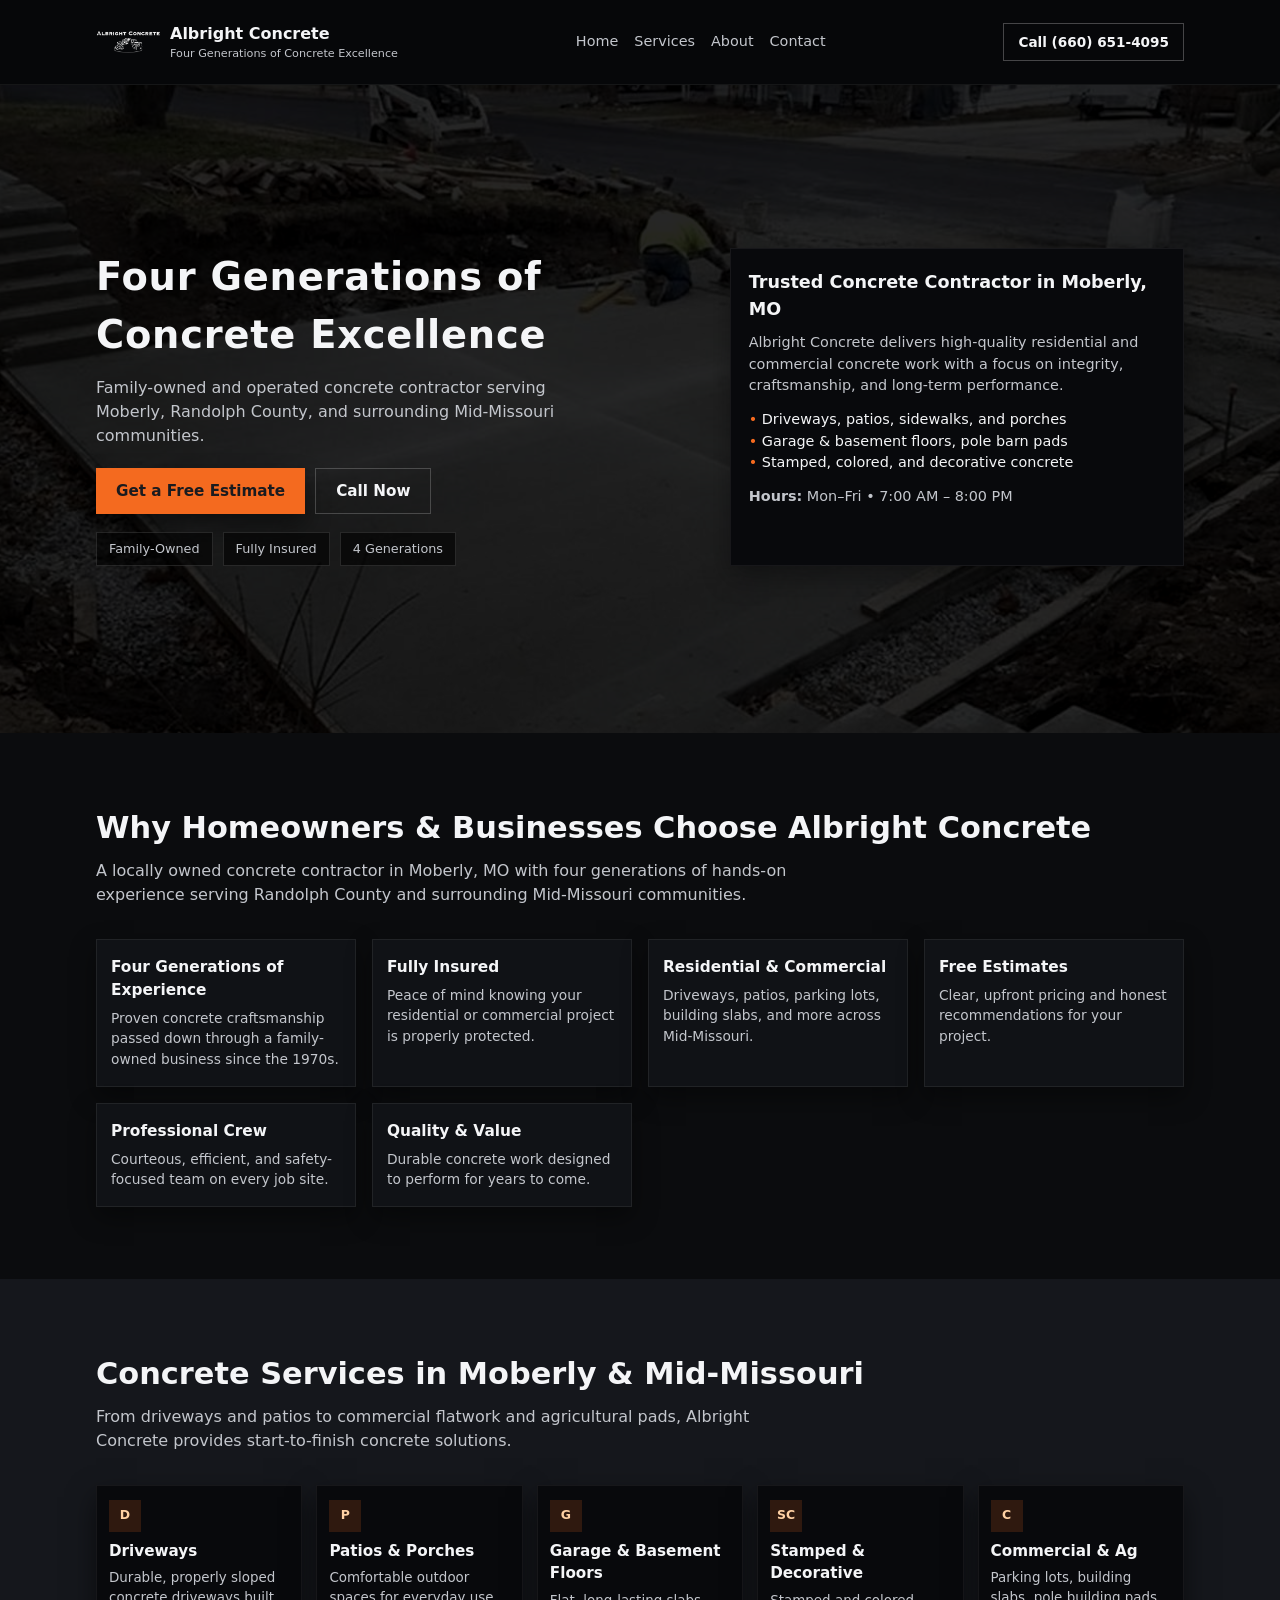
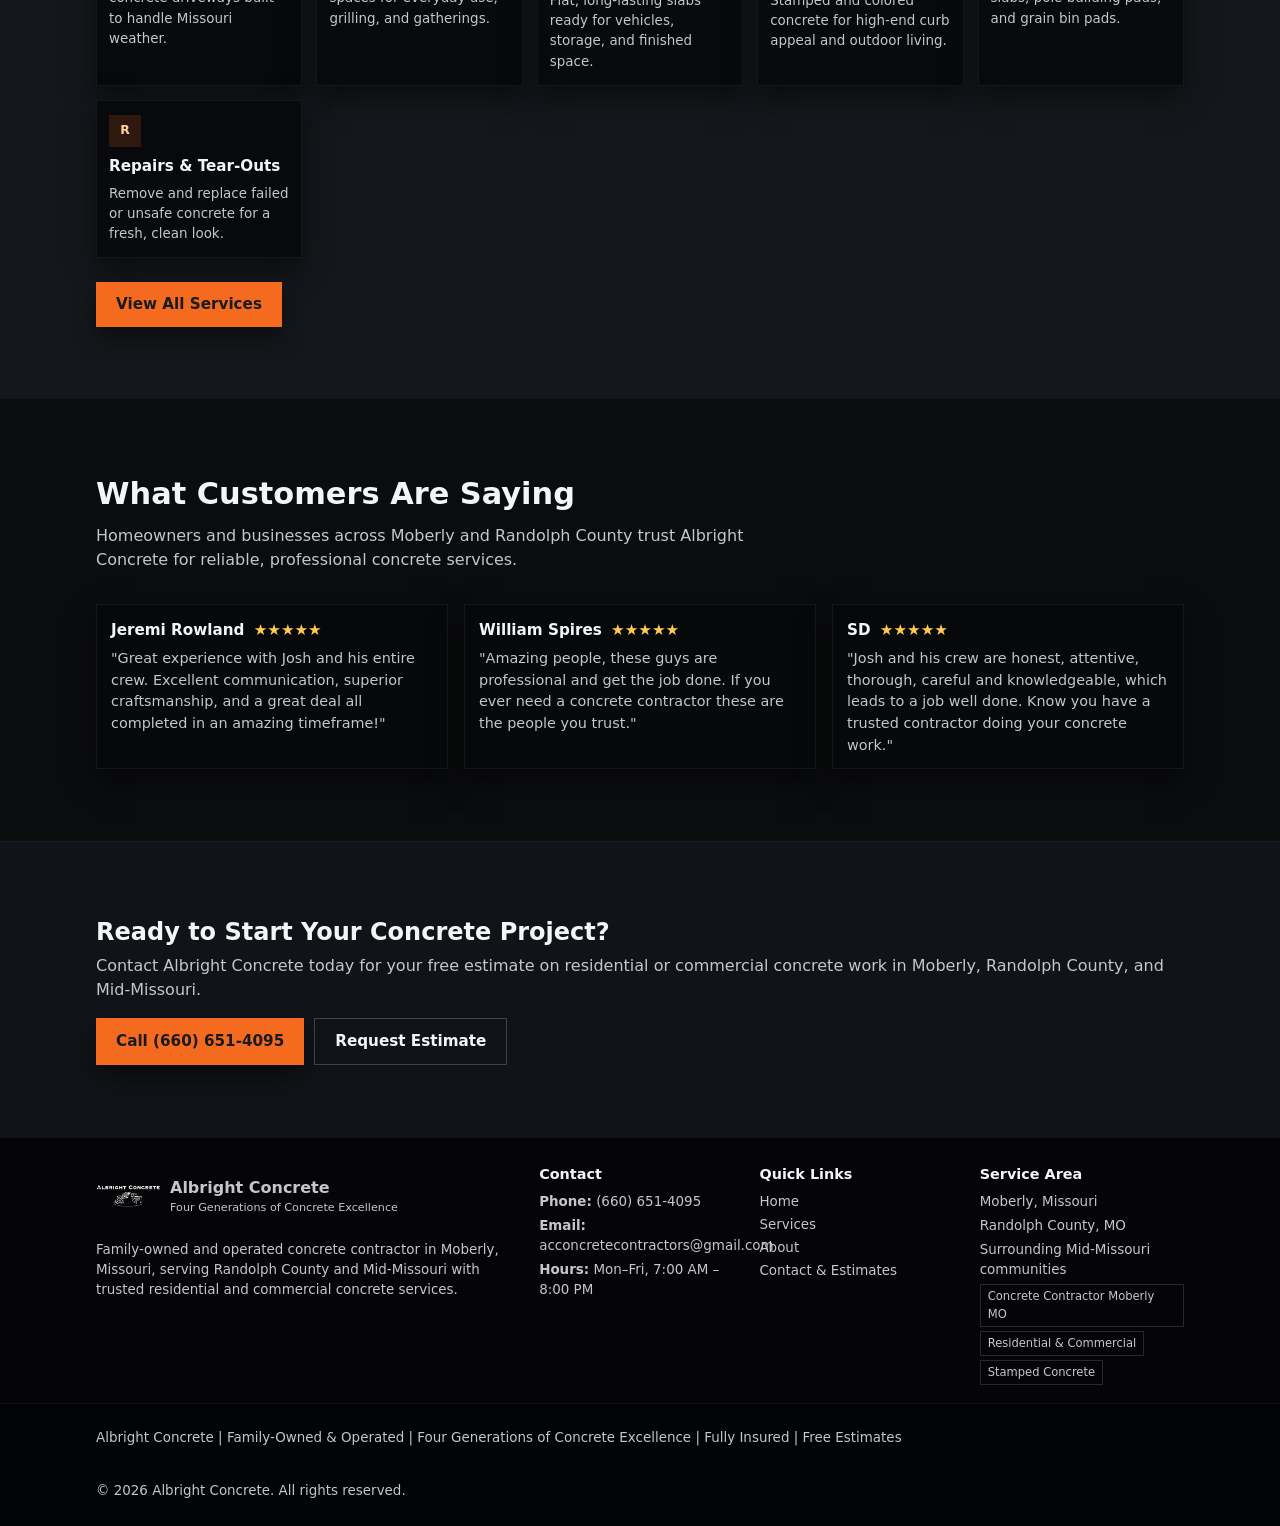
==== index.html @ 3e08dfd9 "Add files via upload" ====
<!DOCTYPE html>
<html lang="en">
<head>
  <meta charset="UTF-8" />
  <title>Albright Concrete | Concrete Contractor Moberly MO | Four Generations of Concrete Excellence</title>
  <meta name="viewport" content="width=device-width, initial-scale=1" />
  <meta name="description" content="Albright Concrete is a fully insured, family-owned concrete contractor in Moberly, Missouri. Four generations of concrete excellence for residential and commercial projects across Randolph County and Mid-Missouri." />
  <meta name="keywords" content="Concrete Contractor Moberly MO, Concrete Contractor Randolph County MO, Driveway Contractor Moberly Missouri, Stamped Concrete Moberly MO, Commercial Concrete Contractor Missouri, Residential Concrete Contractor Missouri, Concrete Company Near Me, Concrete Services Moberly Missouri" />
  <link rel="stylesheet" href="styles.css" />
</head>
<body>
  <header class="site-header">
    <div class="container header-inner">
      <a href="index.html" class="logo" aria-label="Albright Concrete Home">
        <div class="logo-mark">
          <img src="/Albright-Concrete-logo.png" alt="Albright Concrete logo">
        </div>
        <div class="logo-text">
          <span class="logo-name">Albright Concrete</span>
          <span class="logo-tagline">Four Generations of Concrete Excellence</span>
        </div>
      </a>
      <button class="nav-toggle" aria-label="Toggle navigation">
        <span></span><span></span><span></span>
      </button>
      <nav class="main-nav">
        <a href="index.html">Home</a>
        <a href="services.html">Services</a>
        <a href="about.html">About</a>
        <a href="contact.html">Contact</a>
      </nav>
      <div class="header-cta">
        <a href="tel:+16606514095" class="btn btn-small btn-outline">Call (660) 651-4095</a>
      </div>
    </div>
  </header>

  <main>
    <!-- HERO / HOME -->
    <section class="hero">
      <div class="hero-media">
        <img src="/driveway.jpg" alt="Professional concrete driveway construction project in Moberly, Missouri" />
      </div>
      <div class="hero-overlay"></div>
      <div class="container hero-content">
        <div class="hero-text">
          <h1>Four Generations of Concrete Excellence</h1>
          <p class="hero-subtitle">
            Family-owned and operated concrete contractor serving Moberly, Randolph County, and surrounding Mid-Missouri communities.
          </p>
          <div class="hero-actions">
            <a href="contact.html" class="btn btn-primary">Get a Free Estimate</a>
            <a href="tel:+16606514095" class="btn btn-secondary">Call Now</a>
          </div>
          <div class="hero-badges">
            <div class="badge">
              <span class="badge-label">Family-Owned</span>
            </div>
            <div class="badge">
              <span class="badge-label">Fully Insured</span>
            </div>
            <div class="badge">
              <span class="badge-label">4 Generations</span>
            </div>
          </div>
        </div>
        <aside class="hero-side">
          <div class="hero-card">
            <h2>Trusted Concrete Contractor in Moberly, MO</h2>
            <p>
              Albright Concrete delivers high-quality residential and commercial concrete work with a focus on integrity, craftsmanship, and long-term performance.
            </p>
            <ul class="hero-highlights">
              <li>Driveways, patios, sidewalks, and porches</li>
              <li>Garage &amp; basement floors, pole barn pads</li>
              <li>Stamped, colored, and decorative concrete</li>
            </ul>
            <p class="hero-hours">
              <strong>Hours:</strong> Mon–Fri • 7:00 AM – 8:00 PM
            </p>
          </div>
        </aside>
      </div>
    </section>

    <!-- WHY CHOOSE -->
    <section class="section" id="why-choose">
      <div class="container">
        <div class="section-header">
          <h2>Why Homeowners &amp; Businesses Choose Albright Concrete</h2>
          <p>
            A locally owned concrete contractor in Moberly, MO with four generations of hands-on experience serving Randolph County and surrounding Mid-Missouri communities.
          </p>
        </div>
        <div class="features-grid">
          <div class="feature-card">
            <h3>Four Generations of Experience</h3>
            <p>Proven concrete craftsmanship passed down through a family-owned business since the 1970s.</p>
          </div>
          <div class="feature-card">
            <h3>Fully Insured</h3>
            <p>Peace of mind knowing your residential or commercial project is properly protected.</p>
          </div>
          <div class="feature-card">
            <h3>Residential &amp; Commercial</h3>
            <p>Driveways, patios, parking lots, building slabs, and more across Mid-Missouri.</p>
          </div>
          <div class="feature-card">
            <h3>Free Estimates</h3>
            <p>Clear, upfront pricing and honest recommendations for your project.</p>
          </div>
          <div class="feature-card">
            <h3>Professional Crew</h3>
            <p>Courteous, efficient, and safety-focused team on every job site.</p>
          </div>
          <div class="feature-card">
            <h3>Quality &amp; Value</h3>
            <p>Durable concrete work designed to perform for years to come.</p>
          </div>
        </div>
      </div>
    </section>

    <!-- KEY SERVICES OVERVIEW -->
    <section class="section section-alt">
      <div class="container">
        <div class="section-header">
          <h2>Concrete Services in Moberly &amp; Mid-Missouri</h2>
          <p>
            From driveways and patios to commercial flatwork and agricultural pads, Albright Concrete provides start-to-finish concrete solutions.
          </p>
        </div>
        <div class="services-grid">
          <article class="service-card">
            <div class="service-icon">D</div>
            <h3>Driveways</h3>
            <p>Durable, properly sloped concrete driveways built to handle Missouri weather.</p>
          </article>
          <article class="service-card">
            <div class="service-icon">P</div>
            <h3>Patios &amp; Porches</h3>
            <p>Comfortable outdoor spaces for everyday use, grilling, and gatherings.</p>
          </article>
          <article class="service-card">
            <div class="service-icon">G</div>
            <h3>Garage &amp; Basement Floors</h3>
            <p>Flat, long-lasting slabs ready for vehicles, storage, and finished space.</p>
          </article>
          <article class="service-card">
            <div class="service-icon">SC</div>
            <h3>Stamped &amp; Decorative</h3>
            <p>Stamped and colored concrete for high-end curb appeal and outdoor living.</p>
          </article>
          <article class="service-card">
            <div class="service-icon">C</div>
            <h3>Commercial &amp; Ag</h3>
            <p>Parking lots, building slabs, pole building pads, and grain bin pads.</p>
          </article>
          <article class="service-card">
            <div class="service-icon">R</div>
            <h3>Repairs &amp; Tear-Outs</h3>
            <p>Remove and replace failed or unsafe concrete for a fresh, clean look.</p>
          </article>
        </div>
        <div class="section-cta">
          <a href="services.html" class="btn btn-primary">View All Services</a>
        </div>
      </div>
    </section>

    <!-- TESTIMONIALS -->
    <section class="section" id="testimonials">
      <div class="container">
        <div class="section-header">
          <h2>What Customers Are Saying</h2>
          <p>
            Homeowners and businesses across Moberly and Randolph County trust Albright Concrete
            for reliable, professional concrete services.
          </p>
        </div>
        <div class="testimonials-grid">
          <article class="testimonial-card">
            <h3>Jeremi Rowland <span class="stars">★★★★★</span></h3>
            <p>
              "Great experience with Josh and his entire crew. Excellent communication, superior
              craftsmanship, and a great deal all completed in an amazing timeframe!"
            </p>
          </article>
          <article class="testimonial-card">
            <h3>William Spires <span class="stars">★★★★★</span></h3>
            <p>
              "Amazing people, these guys are professional and get the job done. If you ever need
              a concrete contractor these are the people you trust."
            </p>
          </article>
          <article class="testimonial-card">
            <h3>SD <span class="stars">★★★★★</span></h3>
            <p>
              "Josh and his crew are honest, attentive, thorough, careful and knowledgeable, which
              leads to a job well done. Know you have a trusted contractor doing your concrete work."
            </p>
          </article>
        </div>
      </div>
    </section>

    <!-- FINAL CTA -->
    <section class="section final-cta">
      <div class="container final-cta-inner">
        <div>
          <h2>Ready to Start Your Concrete Project?</h2>
          <p>
            Contact Albright Concrete today for your free estimate on residential or commercial concrete work in Moberly, Randolph County, and Mid-Missouri.
          </p>
        </div>
        <div class="final-cta-actions">
          <a href="tel:+16606514095" class="btn btn-primary">Call (660) 651-4095</a>
          <a href="contact.html" class="btn btn-secondary">Request Estimate</a>
        </div>
      </div>
    </section>
  </main>

  <footer class="site-footer">
    <div class="container footer-top">
      <div class="footer-brand">
        <div class="logo">
          <div class="logo-mark">
            <img src="/Albright-Concrete-logo.png" alt="Albright Concrete logo">
          </div>
          <div class="logo-text">
            <span class="logo-name">Albright Concrete</span>
            <span class="logo-tagline">Four Generations of Concrete Excellence</span>
          </div>
        </div>
        <p>
          Family-owned and operated concrete contractor in Moberly, Missouri,
          serving Randolph County and Mid-Missouri with trusted residential
          and commercial concrete services.
        </p>
      </div>

      <div class="footer-columns">
        <div class="footer-column">
          <h4>Contact</h4>
          <p><strong>Phone:</strong> <a href="tel:+16606514095">(660) 651-4095</a></p>
          <p><strong>Email:</strong> <a href="mailto:acconcretecontractors@gmail.com">acconcretecontractors@gmail.com</a></p>
          <p><strong>Hours:</strong> Mon–Fri, 7:00 AM – 8:00 PM</p>
        </div>
        <div class="footer-column">
          <h4>Quick Links</h4>
          <ul>
            <li><a href="index.html">Home</a></li>
            <li><a href="services.html">Services</a></li>
            <li><a href="about.html">About</a></li>
            <li><a href="contact.html">Contact &amp; Estimates</a></li>
          </ul>
        </div>
        <div class="footer-column">
          <h4>Service Area</h4>
          <p>Moberly, Missouri</p>
          <p>Randolph County, MO</p>
          <p>Surrounding Mid-Missouri communities</p>
          <div class="footer-tags">
            <span>Concrete Contractor Moberly MO</span>
            <span>Residential &amp; Commercial</span>
            <span>Stamped Concrete</span>
          </div>
        </div>

      </div>
    </div>
    <div class="footer-bottom">
      <div class="container footer-bottom-inner">
        <p>
          Albright Concrete | Family-Owned &amp; Operated | Four Generations of Concrete Excellence |
          Fully Insured | Free Estimates
        </p>
        <p>&copy; <span id="current-year"></span> Albright Concrete. All rights reserved.</p>
      </div>
    </div>
  </footer>

  <script type="module" src="main.js"></script>
</body>
</html>
---- styles.css ----
:root {
  --charcoal: #111315;
  --charcoal-soft: #191b1f;
  --concrete: #d2d4d8;
  --concrete-light: #e4e6ea;
  --concrete-dark: #a4a7ad;
  --white: #ffffff;
  --accent: #f46a1f;
  --accent-dark: #d55713;
  --accent-soft: rgba(244, 106, 31, 0.12);
  --text-main: #f4f5f7;
  --text-muted: #c3c6cc;
  --shadow-soft: 0 10px 25px rgba(0, 0, 0, 0.35);
  --radius-lg: 0;
  --radius-md: 0;
  --radius-sm: 0;
  --transition-fast: 0.18s ease-out;
  --max-width: 1120px;
}

*,
*::before,
*::after {
  box-sizing: border-box;
  border-radius: 0 !important;
}

html {
  scroll-behavior: smooth;
}

body {
  margin: 0;
  font-family: system-ui, -apple-system, BlinkMacSystemFont, "Segoe UI", sans-serif;
  color: var(--text-main);
  background-color: #0b0c0e;
  line-height: 1.5;
}

/* Layout helpers */

.container {
  width: 100%;
  max-width: var(--max-width);
  margin: 0 auto;
  padding: 0 16px;
}

.section {
  padding: 72px 0;
}

.section-alt {
  background: #15171c;
}

.section-header {
  text-align: left;
  margin-bottom: 32px;
}

.section-header h2 {
  font-size: 1.9rem;
  margin: 0 0 8px;
}

.section-header p {
  margin: 0;
  color: var(--text-muted);
  max-width: 720px;
}

/* Page hero */

.page-hero {
  background-color: #101217;
  border-bottom: 1px solid rgba(255, 255, 255, 0.06);
}

.page-hero h1 {
  margin: 0 0 6px;
  font-size: 2rem;
}

.page-hero-subtitle {
  margin: 0;
  color: var(--text-muted);
  max-width: 720px;
  font-size: 0.98rem;
}

/* Buttons */

.btn {
  display: inline-flex;
  align-items: center;
  justify-content: center;
  padding: 11px 20px;
  border-radius: 999px;
  border: none;
  font-size: 0.95rem;
  font-weight: 600;
  cursor: pointer;
  text-decoration: none;
  white-space: nowrap;
  transition: background-color var(--transition-fast), color var(--transition-fast), transform 0.1s ease-out, box-shadow var(--transition-fast);
}

.btn-primary {
  background-color: var(--accent);
  color: #1a1b1f;
  box-shadow: 0 12px 24px rgba(0, 0, 0, 0.45);
}

.btn-primary:hover {
  background-color: var(--accent-dark);
  transform: translateY(-1px);
}

.btn-secondary {
  background: transparent;
  color: var(--text-main);
  border: 1px solid rgba(255, 255, 255, 0.2);
}

.btn-secondary:hover {
  background: rgba(255, 255, 255, 0.06);
}

.btn-outline {
  background: transparent;
  color: var(--text-main);
  border: 1px solid rgba(255, 255, 255, 0.25);
}

.btn-outline:hover {
  background: rgba(255, 255, 255, 0.06);
}

.btn-small {
  padding: 8px 14px;
  font-size: 0.85rem;
}

.full-width {
  width: 100%;
}

/* Header */

.site-header {
  position: sticky;
  top: 0;
  z-index: 40;
  background: rgba(7, 8, 10, 0.95);
  backdrop-filter: blur(18px);
  border-bottom: 1px solid rgba(255, 255, 255, 0.06);
}

.header-inner {
  display: flex;
  align-items: center;
  justify-content: space-between;
  padding: 10px 16px;
  gap: 12px;
}

.logo {
  display: flex;
  align-items: center;
  gap: 10px;
  text-decoration: none;
  color: inherit;
}

.logo-mark {
  width: 64px;
  height: 64px;
  background-color: transparent;
  display: flex;
  align-items: center;
  justify-content: center;
  overflow: hidden;
  box-shadow: none;
}

.logo-mark img {
  width: 100%;
  height: 100%;
  object-fit: contain;
}

.logo-text {
  display: flex;
  flex-direction: column;
}

.logo-name {
  font-weight: 700;
  font-size: 1rem;
}

.logo-tagline {
  font-size: 0.7rem;
  color: var(--text-muted);
}

/* Nav */

.main-nav {
  display: flex;
  align-items: center;
  gap: 16px;
  font-size: 0.9rem;
}

.main-nav a {
  color: var(--text-muted);
  text-decoration: none;
  padding: 6px 0;
  position: relative;
}

.main-nav a::after {
  content: "";
  position: absolute;
  left: 0;
  bottom: -3px;
  width: 0;
  height: 2px;
  border-radius: 999px;
  background-color: var(--accent);
  transition: width var(--transition-fast);
}

.main-nav a:hover {
  color: var(--white);
}

.main-nav a:hover::after {
  width: 100%;
}

.header-cta {
  display: flex;
  align-items: center;
}

.nav-toggle {
  display: none;
  flex-direction: column;
  width: 28px;
  height: 22px;
  justify-content: space-between;
  background: none;
  border: none;
  padding: 0;
  cursor: pointer;
}

.nav-toggle span {
  display: block;
  height: 3px;
  border-radius: 999px;
  background: var(--text-main);
}

/* Hero */

.hero {
  position: relative;
  min-height: 72vh;
  display: flex;
  align-items: center;
  overflow: hidden;
  background: #050608;
}

.hero-media img {
  position: absolute;
  inset: 0;
  width: 100%;
  height: 100%;
  object-fit: cover;
  filter: grayscale(35%) contrast(1.15) brightness(0.6);
  transform: scale(1.02);
}

.hero-overlay {
  position: absolute;
  inset: 0;
  background-color: rgba(0, 0, 0, 0.75);
}

.hero-content {
  position: relative;
  display: grid;
  grid-template-columns: minmax(0, 1.6fr) minmax(0, 1.2fr);
  gap: 28px;
  padding: 52px 16px 56px;
}

.hero-text h1 {
  font-size: clamp(2.1rem, 3vw, 2.6rem);
  letter-spacing: 0.02em;
  margin: 0 0 12px;
}

.hero-subtitle {
  margin: 0 0 20px;
  color: var(--text-muted);
  max-width: 520px;
}

.hero-actions {
  display: flex;
  flex-wrap: wrap;
  gap: 10px;
  margin-bottom: 18px;
}

.hero-badges {
  display: flex;
  flex-wrap: wrap;
  gap: 10px;
}

.badge {
  border-radius: 999px;
  padding: 6px 12px;
  background: rgba(0, 0, 0, 0.6);
  border: 1px solid rgba(255, 255, 255, 0.12);
  font-size: 0.8rem;
  color: var(--text-muted);
}

.hero-side {
  display: flex;
  align-items: stretch;
}

.hero-card {
  background: #08090c;
  border-radius: var(--radius-lg);
  padding: 20px 18px 18px;
  box-shadow: var(--shadow-soft);
  border: 1px solid rgba(255, 255, 255, 0.06);
}

.hero-card h2 {
  font-size: 1.1rem;
  margin: 0 0 10px;
}

.hero-card p {
  margin: 0 0 12px;
  color: var(--text-muted);
  font-size: 0.9rem;
}

.hero-highlights {
  list-style: none;
  padding: 0;
  margin: 0 0 12px;
  font-size: 0.9rem;
  color: var(--text-main);
}

.hero-highlights li::before {
  content: "• ";
  color: var(--accent);
}

.hero-hours {
  font-size: 0.85rem;
  color: var(--text-muted);
}

/* Features */

.features-grid {
  display: grid;
  grid-template-columns: repeat(auto-fit, minmax(220px, 1fr));
  gap: 16px;
}

.feature-card {
  background: #101216;
  border-radius: var(--radius-md);
  padding: 16px 14px;
  border: 1px solid rgba(255, 255, 255, 0.07);
  box-shadow: 0 10px 24px rgba(0, 0, 0, 0.4);
}

.feature-card h3 {
  margin: 0 0 6px;
  font-size: 0.96rem;
}

.feature-card p {
  margin: 0;
  font-size: 0.86rem;
  color: var(--text-muted);
}

/* Services overview */

.services-grid {
  display: grid;
  grid-template-columns: repeat(auto-fit, minmax(180px, 1fr));
  gap: 14px;
}

.service-card {
  background: #08090c;
  border-radius: var(--radius-md);
  padding: 14px 12px 13px;
  border: 1px solid rgba(255, 255, 255, 0.06);
  display: flex;
  flex-direction: column;
  gap: 6px;
  box-shadow: 0 12px 26px rgba(0, 0, 0, 0.5);
}

.service-icon {
  width: 32px;
  height: 32px;
  border-radius: 10px;
  background: rgba(244, 106, 31, 0.16);
  color: #ffd1a4;
  display: flex;
  align-items: center;
  justify-content: center;
  font-size: 0.78rem;
  font-weight: 700;
}

.service-card h3 {
  margin: 2px 0 0;
  font-size: 0.95rem;
}

.service-card p {
  margin: 0;
  font-size: 0.84rem;
  color: var(--text-muted);
}

.section-cta {
  margin-top: 24px;
}

/* Services detail */

.services-detail {
  display: grid;
  grid-template-columns: minmax(0, 1fr) minmax(0, 1fr);
  gap: 24px;
  margin-top: 8px;
}

.services-column h3 {
  margin-top: 0;
  margin-bottom: 6px;
}

.services-column > p {
  margin-top: 0;
  margin-bottom: 16px;
  color: var(--text-muted);
}

.service-detail-card {
  background: #090a0d;
  border-radius: var(--radius-md);
  border: 1px solid rgba(255, 255, 255, 0.06);
  margin-bottom: 14px;
  display: grid;
  grid-template-columns: 120px minmax(0, 1fr);
  gap: 12px;
  padding: 10px;
}

.service-detail-media img {
  width: 100%;
  height: 100%;
  border-radius: 10px;
  object-fit: cover;
}

.service-detail-body h4 {
  margin: 0 0 4px;
  font-size: 0.95rem;
}

.service-detail-body p {
  margin: 0 0 6px;
  font-size: 0.86rem;
  color: var(--text-muted);
}

.service-detail-body ul {
  margin: 0;
  padding-left: 16px;
  font-size: 0.83rem;
  color: var(--text-muted);
}

/* Gallery */

.gallery-controls {
  display: flex;
  flex-wrap: wrap;
  gap: 8px;
  margin-bottom: 16px;
}

.gallery-filter {
  border-radius: 999px;
  border: 1px solid rgba(255, 255, 255, 0.25);
  background: transparent;
  color: var(--text-muted);
  padding: 5px 12px;
  font-size: 0.82rem;
  cursor: pointer;
  transition: background-color var(--transition-fast), color var(--transition-fast), border-color var(--transition-fast);
}

.gallery-filter.active {
  background: var(--accent-soft);
  color: #ffd1a4;
  border-color: var(--accent);
}

.gallery-filter:hover:not(.active) {
  background: rgba(255, 255, 255, 0.06);
}

.gallery-grid {
  display: grid;
  grid-template-columns: repeat(auto-fit, minmax(180px, 1fr));
  gap: 12px;
}

.gallery-item {
  background: #050608;
  border-radius: var(--radius-md);
  overflow: hidden;
  border: 1px solid rgba(255, 255, 255, 0.06);
  box-shadow: 0 10px 22px rgba(0, 0, 0, 0.55);
}

.gallery-item img {
  width: 100%;
  height: 140px;
  object-fit: cover;
  display: block;
}

.gallery-item figcaption {
  padding: 8px 10px;
  font-size: 0.8rem;
  color: var(--text-muted);
}

/* Before & After */

.before-after {
  margin-top: 24px;
}

.before-after-item {
  background: #06070a;
  border-radius: var(--radius-md);
  border: 1px solid rgba(255, 255, 255, 0.05);
  padding: 14px;
}

.before-after-label {
  display: flex;
  justify-content: space-between;
  font-size: 0.78rem;
  color: var(--text-muted);
  margin-bottom: 6px;
}

.before-after-images {
  display: grid;
  grid-template-columns: repeat(2, minmax(0, 1fr));
  gap: 8px;
}

.before-after-images img {
  width: 100%;
  height: 140px;
  object-fit: cover;
  border-radius: 10px;
}

.placeholder-after {
  border-radius: 10px;
  border: 1px dashed rgba(255, 255, 255, 0.28);
  display: flex;
  align-items: center;
  justify-content: center;
  font-size: 0.78rem;
  color: var(--text-muted);
  padding: 8px;
  background: rgba(10, 11, 13, 0.8);
}

.before-after-text {
  margin: 8px 0 0;
  font-size: 0.83rem;
  color: var(--text-muted);
}

/* Testimonials */

.testimonials-grid {
  display: grid;
  grid-template-columns: repeat(auto-fit, minmax(260px, 1fr));
  gap: 16px;
}

.testimonial-card {
  background: #07080a;
  border-radius: var(--radius-md);
  border: 1px solid rgba(255, 255, 255, 0.06);
  padding: 14px 14px 12px;
  box-shadow: 0 12px 26px rgba(0, 0, 0, 0.5);
  font-size: 0.9rem;
}

.testimonial-card h3 {
  margin: 0 0 6px;
  font-size: 0.95rem;
}

.testimonial-card p {
  margin: 0;
  color: var(--text-muted);
}

.stars {
  color: #ffcc4d;
  margin-left: 4px;
}

/* About */

.about-layout {
  display: grid;
  grid-template-columns: minmax(0, 1.4fr) minmax(0, 1fr);
  gap: 24px;
}

.about-text h2 {
  margin: 0 0 6px;
}

.about-text h3 {
  margin: 0 0 8px;
  color: #f7f7f8;
}

.about-text p {
  margin-top: 0;
  margin-bottom: 10px;
  color: var(--text-muted);
  font-size: 0.93rem;
}

.timeline h4,
.values h4,
.legacy h4 {
  margin: 10px 0 6px;
  font-size: 0.95rem;
}

.timeline ul {
  margin: 0;
  padding-left: 18px;
  font-size: 0.85rem;
  color: var(--text-muted);
}

.values ul {
  margin: 0;
  padding-left: 18px;
  font-size: 0.86rem;
  color: var(--text-muted);
}

.legacy p {
  margin-top: 4px;
}

.about-media {
  display: flex;
  align-items: flex-start;
}

.portrait-card {
  width: 100%;
  background: #08090c;
  border-radius: var(--radius-md);
  border: 1px solid rgba(255, 255, 255, 0.06);
  padding: 14px;
  box-shadow: 0 10px 22px rgba(0, 0, 0, 0.5);
}

.portrait-image {
  width: 100%;
  aspect-ratio: 4 / 5;
  border-radius: 10px;
  overflow: hidden;
  background: #13151a;
  display: flex;
  align-items: center;
  justify-content: center;
  color: var(--text-muted);
  font-size: 0.85rem;
}

.portrait-image img {
  width: 100%;
  height: 100%;
  object-fit: cover;
}

.portrait-caption {
  margin: 8px 0 0;
  font-size: 0.82rem;
  color: var(--text-muted);
}

/* Contact */

.contact-layout {
  display: grid;
  grid-template-columns: minmax(0, 1.1fr) minmax(0, 1.1fr);
  gap: 24px;
}

.contact-info h2 {
  margin-top: 0;
  margin-bottom: 8px;
}

.contact-info p {
  margin-top: 0;
  margin-bottom: 16px;
  color: var(--text-muted);
}

.contact-details {
  display: grid;
  grid-template-columns: repeat(auto-fit, minmax(150px, 1fr));
  gap: 12px;
  margin-bottom: 18px;
  font-size: 0.9rem;
}

.contact-details h3 {
  margin: 0 0 4px;
  font-size: 0.9rem;
}

.contact-details p {
  margin: 0;
}

.contact-details a {
  color: inherit;
  text-decoration: none;
}

.contact-details a:hover {
  text-decoration: underline;
}

.contact-actions {
  display: flex;
  flex-wrap: wrap;
  gap: 10px;
}

.contact-form-wrapper {
  background: #07080a;
  border-radius: var(--radius-lg);
  padding: 16px 14px 14px;
  border: 1px solid rgba(255, 255, 255, 0.06);
  box-shadow: var(--shadow-soft);
}

.contact-form h3 {
  margin: 0 0 12px;
}

.form-grid {
  display: grid;
  grid-template-columns: repeat(2, minmax(0, 1fr));
  gap: 10px;
}

.form-grid label {
  font-size: 0.85rem;
  color: var(--text-muted);
  display: flex;
  flex-direction: column;
  gap: 4px;
}

.form-grid .full-width {
  grid-column: 1 / -1;
}

input,
select,
textarea {
  border-radius: 8px;
  border: 1px solid var(--concrete-dark);
  padding: 7px 9px;
  font-size: 0.88rem;
  background: #07080b;
  color: var(--text-main);
  outline: none;
  transition: border-color var(--transition-fast), box-shadow var(--transition-fast), background-color var(--transition-fast);
}

input:focus,
select:focus,
textarea:focus {
  border-color: var(--accent);
  box-shadow: 0 0 0 1px rgba(244, 106, 31, 0.4);
  background: #080a0d;
}

textarea {
  resize: vertical;
}

.form-note {
  margin: 8px 0 0;
  font-size: 0.78rem;
  color: var(--text-muted);
}

.form-status {
  margin-top: 6px;
  font-size: 0.8rem;
}

/* Map */

.map-wrapper {
  margin-top: 32px;
}

.map-inner iframe {
  width: 100%;
  height: 260px;
  border-radius: var(--radius-md);
  box-shadow: 0 12px 28px rgba(0, 0, 0, 0.65);
}

/* Final CTA */

.final-cta {
  background: #111318;
  border-top: 1px solid rgba(255, 255, 255, 0.04);
}

.final-cta-inner {
  display: flex;
  flex-wrap: wrap;
  align-items: center;
  justify-content: space-between;
  gap: 16px;
}

.final-cta-inner h2 {
  margin: 0 0 4px;
}

.final-cta-inner p {
  margin: 0;
  color: var(--text-muted);
}

.final-cta-actions {
  display: flex;
  flex-wrap: wrap;
  gap: 10px;
}

/* Footer */

.site-footer {
  background: #050507;
  color: var(--text-muted);
  font-size: 0.84rem;
  border-top: 1px solid rgba(255, 255, 255, 0.05);
}

.footer-top {
  padding: 26px 16px 18px;
  display: grid;
  grid-template-columns: minmax(0, 1.3fr) minmax(0, 2fr);
  gap: 24px;
  align-items: flex-start;
}

.footer-brand p {
  margin: 12px 0 0;
}

.footer-columns {
  display: grid;
  grid-template-columns: repeat(auto-fit, minmax(160px, 1fr));
  gap: 16px;
}

.footer-column h4 {
  margin: 0 0 6px;
  color: var(--text-main);
  font-size: 0.9rem;
}

.footer-column p {
  margin: 0 0 4px;
}

.footer-column ul {
  margin: 0;
  padding-left: 0;
  list-style: none;
}

.footer-column li {
  margin-bottom: 3px;
}

.footer-column a {
  color: var(--text-muted);
  text-decoration: none;
}

.footer-column a:hover {
  color: var(--text-main);
}

.footer-tags {
  display: flex;
  flex-wrap: wrap;
  gap: 4px;
  margin-top: 4px;
}

.footer-tags span {
  border-radius: 999px;
  border: 1px solid rgba(255, 255, 255, 0.14);
  padding: 3px 7px;
  font-size: 0.72rem;
}

.social-icons {
  display: flex;
  gap: 8px;
}

.social-icons a {
  width: 26px;
  height: 26px;
  border-radius: 999px;
  border: 1px solid rgba(255, 255, 255, 0.22);
  display: flex;
  align-items: center;
  justify-content: center;
  font-size: 0.72rem;
  color: var(--text-muted);
  text-decoration: none;
}

.social-icons a:hover {
  background: rgba(255, 255, 255, 0.08);
  color: var(--text-main);
}

.footer-bottom {
  border-top: 1px solid rgba(255, 255, 255, 0.06);
  padding: 10px 0 12px;
  background: #020304;
}

.footer-bottom-inner {
  display: flex;
  flex-wrap: wrap;
  justify-content: space-between;
  gap: 6px;
}

/* Responsive */

@media (max-width: 900px) {
  .hero-content {
    grid-template-columns: minmax(0, 1fr);
  }

  .hero-side {
    order: -1;
  }

  .services-detail {
    grid-template-columns: minmax(0, 1fr);
  }

  .about-layout {
    grid-template-columns: minmax(0, 1fr);
  }

  .contact-layout {
    grid-template-columns: minmax(0, 1fr);
  }

  .footer-top {
    grid-template-columns: minmax(0, 1fr);
  }
}

@media (max-width: 768px) {
  .section {
    padding: 56px 0;
  }

  .header-inner {
    padding-inline: 12px;
  }

  .main-nav {
    position: absolute;
    inset-inline: 0;
    top: 100%;
    background: #050608;
    flex-direction: column;
    padding: 10px 16px 12px;
    border-bottom: 1px solid rgba(255, 255, 255, 0.08);
    transform-origin: top;
    transform: scaleY(0);
    opacity: 0;
    pointer-events: none;
    transition: transform 0.18s ease-out, opacity 0.18s ease-out;
  }

  .main-nav a {
    padding: 6px 0;
  }

  .nav-toggle {
    display: flex;
  }

  .header-cta {
    display: none;
  }

  .site-header.nav-open .main-nav {
    transform: scaleY(1);
    opacity: 1;
    pointer-events: auto;
  }

  .hero-content {
    padding-top: 32px;
    padding-bottom: 40px;
  }

  .hero-card {
    margin-bottom: 8px;
  }

  .services-grid {
    grid-template-columns: repeat(2, minmax(0, 1fr));
  }

  .service-detail-card {
    grid-template-columns: minmax(0, 1fr);
  }

  .gallery-grid {
    grid-template-columns: repeat(2, minmax(0, 1fr));
  }

  .before-after-images img,
  .before-after-images .placeholder-after {
    height: 120px;
  }

  .map-inner iframe {
    height: 220px;
  }

  .final-cta-inner {
    align-items: flex-start;
  }

  .footer-bottom-inner {
    flex-direction: column;
    align-items: flex-start;
  }
}

@media (max-width: 540px) {
  .services-grid {
    grid-template-columns: minmax(0, 1fr);
  }

  .gallery-grid {
    grid-template-columns: minmax(0, 1fr);
  }

  .form-grid {
    grid-template-columns: minmax(0, 1fr);
  }

  .hero-actions {
    flex-direction: column;
    align-items: stretch;
  }

  .contact-actions {
    flex-direction: column;
    align-items: stretch;
  }
}
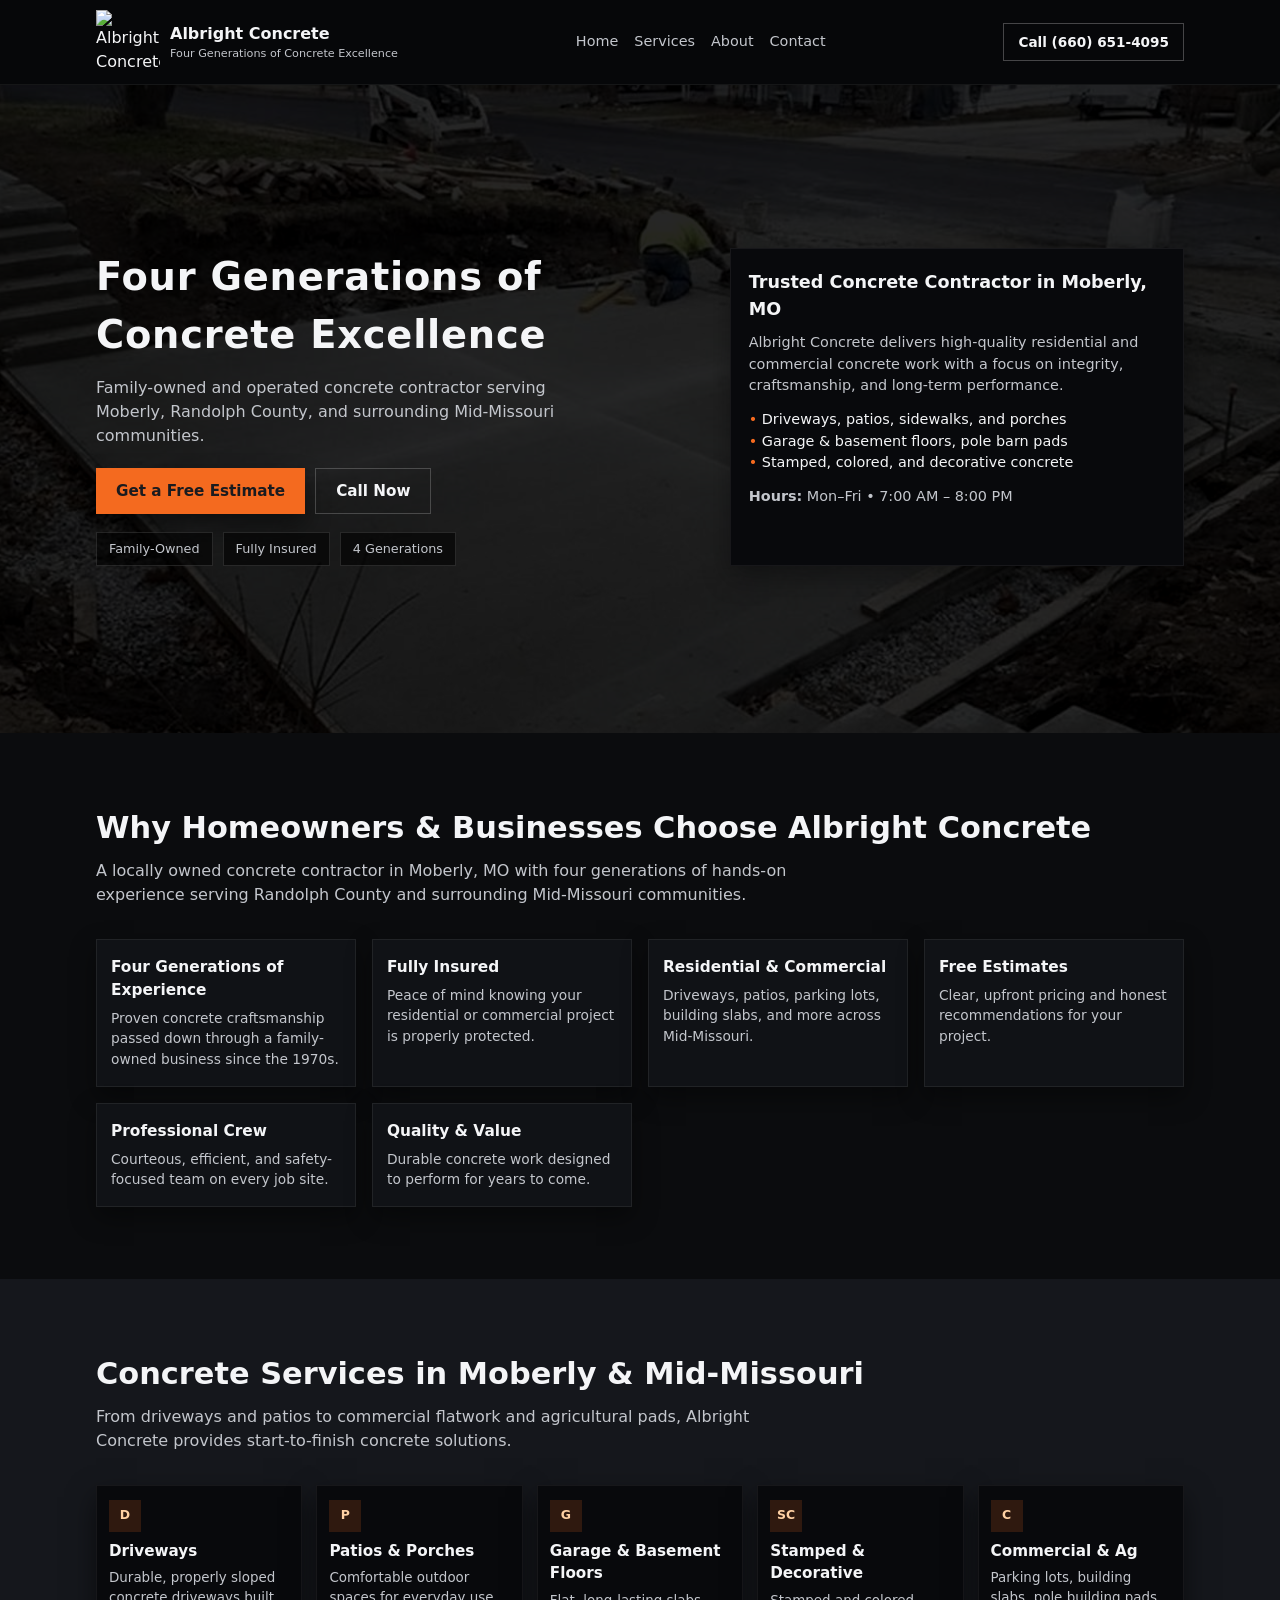
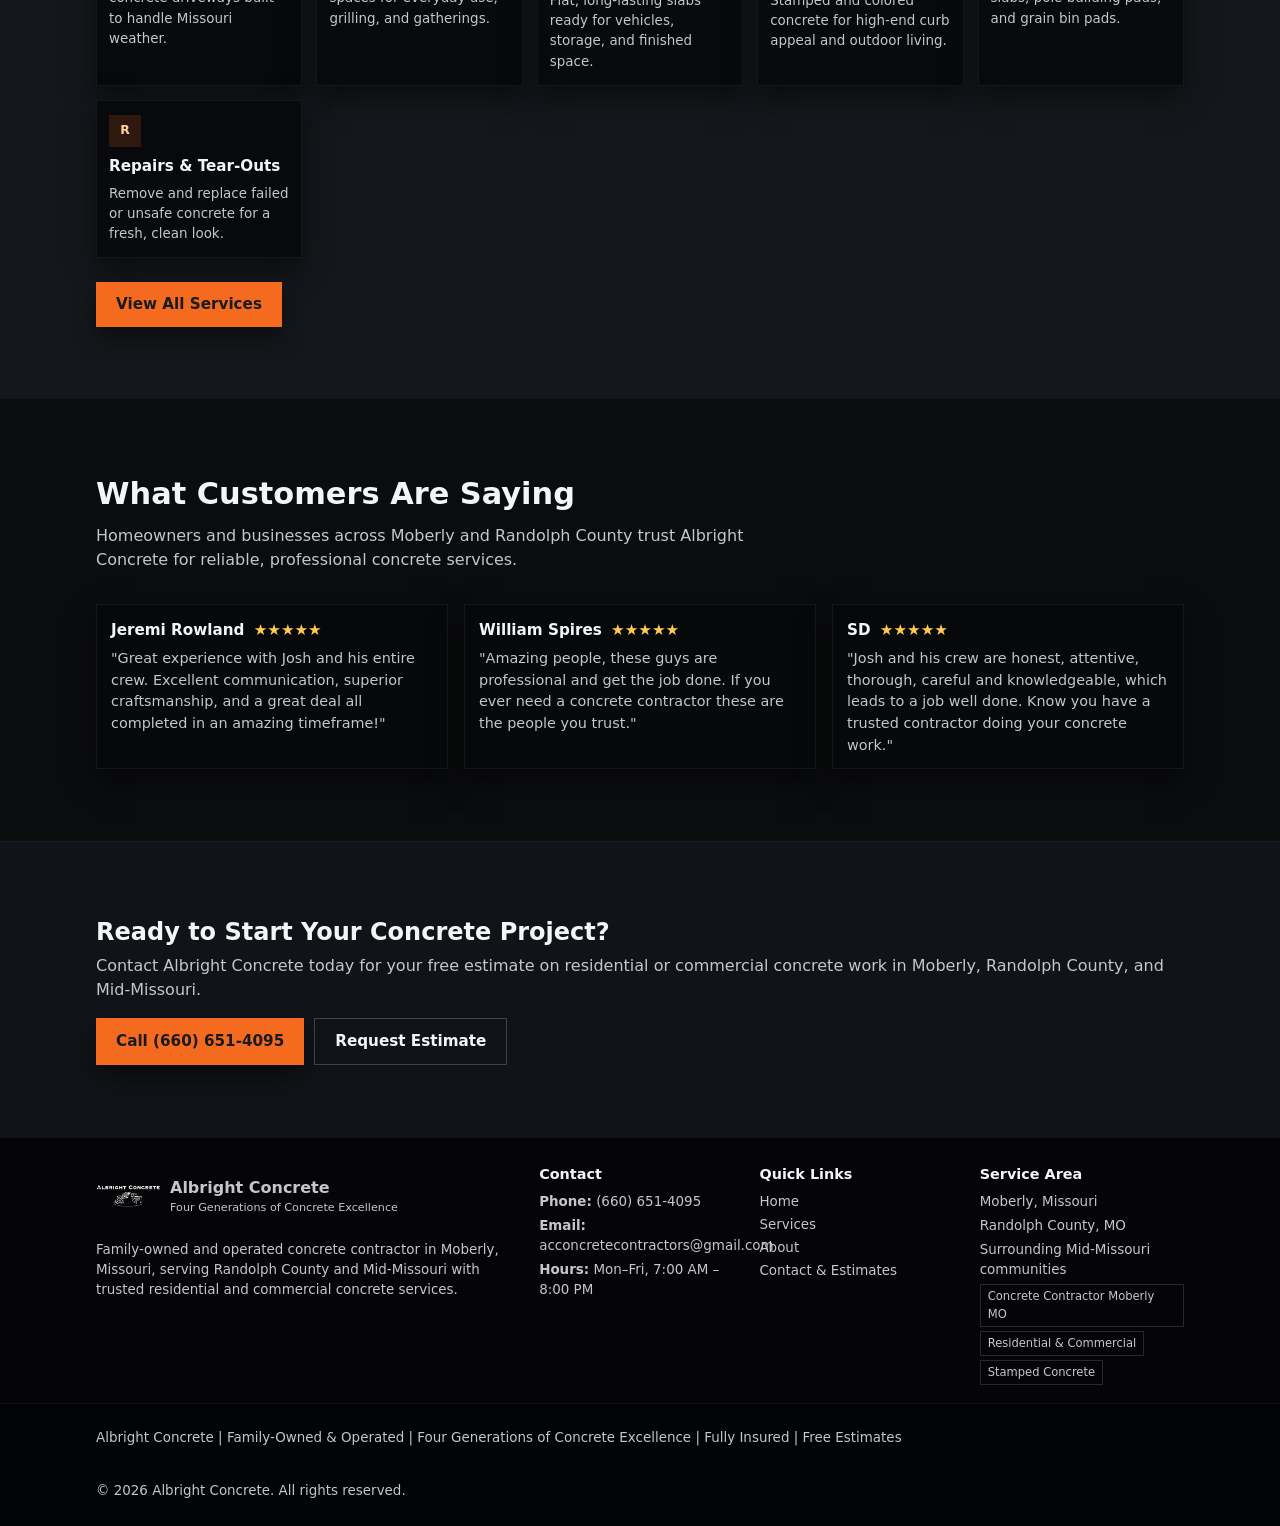
==== commit 4955a403: "Update index.html" ====
--- a/index.html
+++ b/index.html
@@ -13,7 +13,7 @@
     <div class="container header-inner">
       <a href="index.html" class="logo" aria-label="Albright Concrete Home">
         <div class="logo-mark">
-          <img src="/Albright-Concrete-logo.png" alt="Albright Concrete logo">
+          <img src="/Albright-Concrete/Albright-Concrete-logo.png" alt="Albright Concrete logo">
         </div>
         <div class="logo-text">
           <span class="logo-name">Albright Concrete</span>
@@ -283,4 +283,4 @@
 
   <script type="module" src="main.js"></script>
 </body>
-</html>+</html>
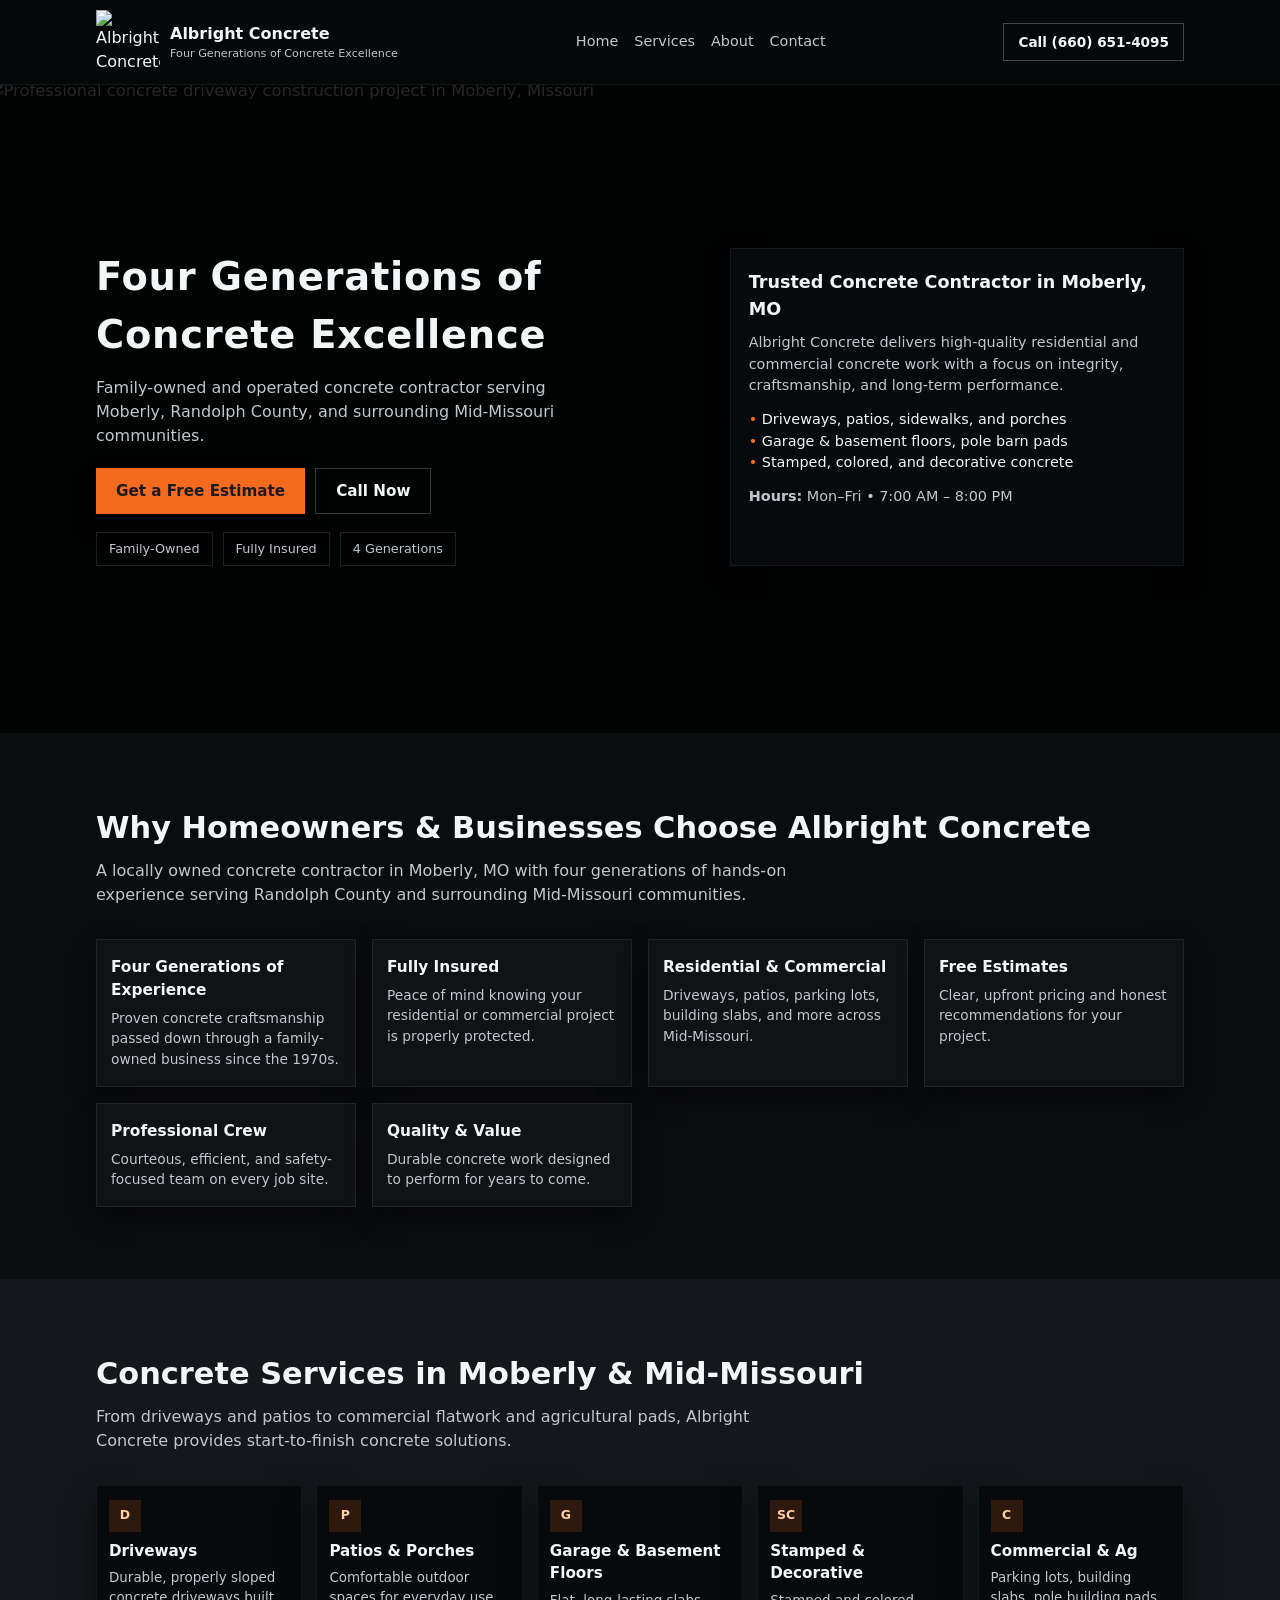
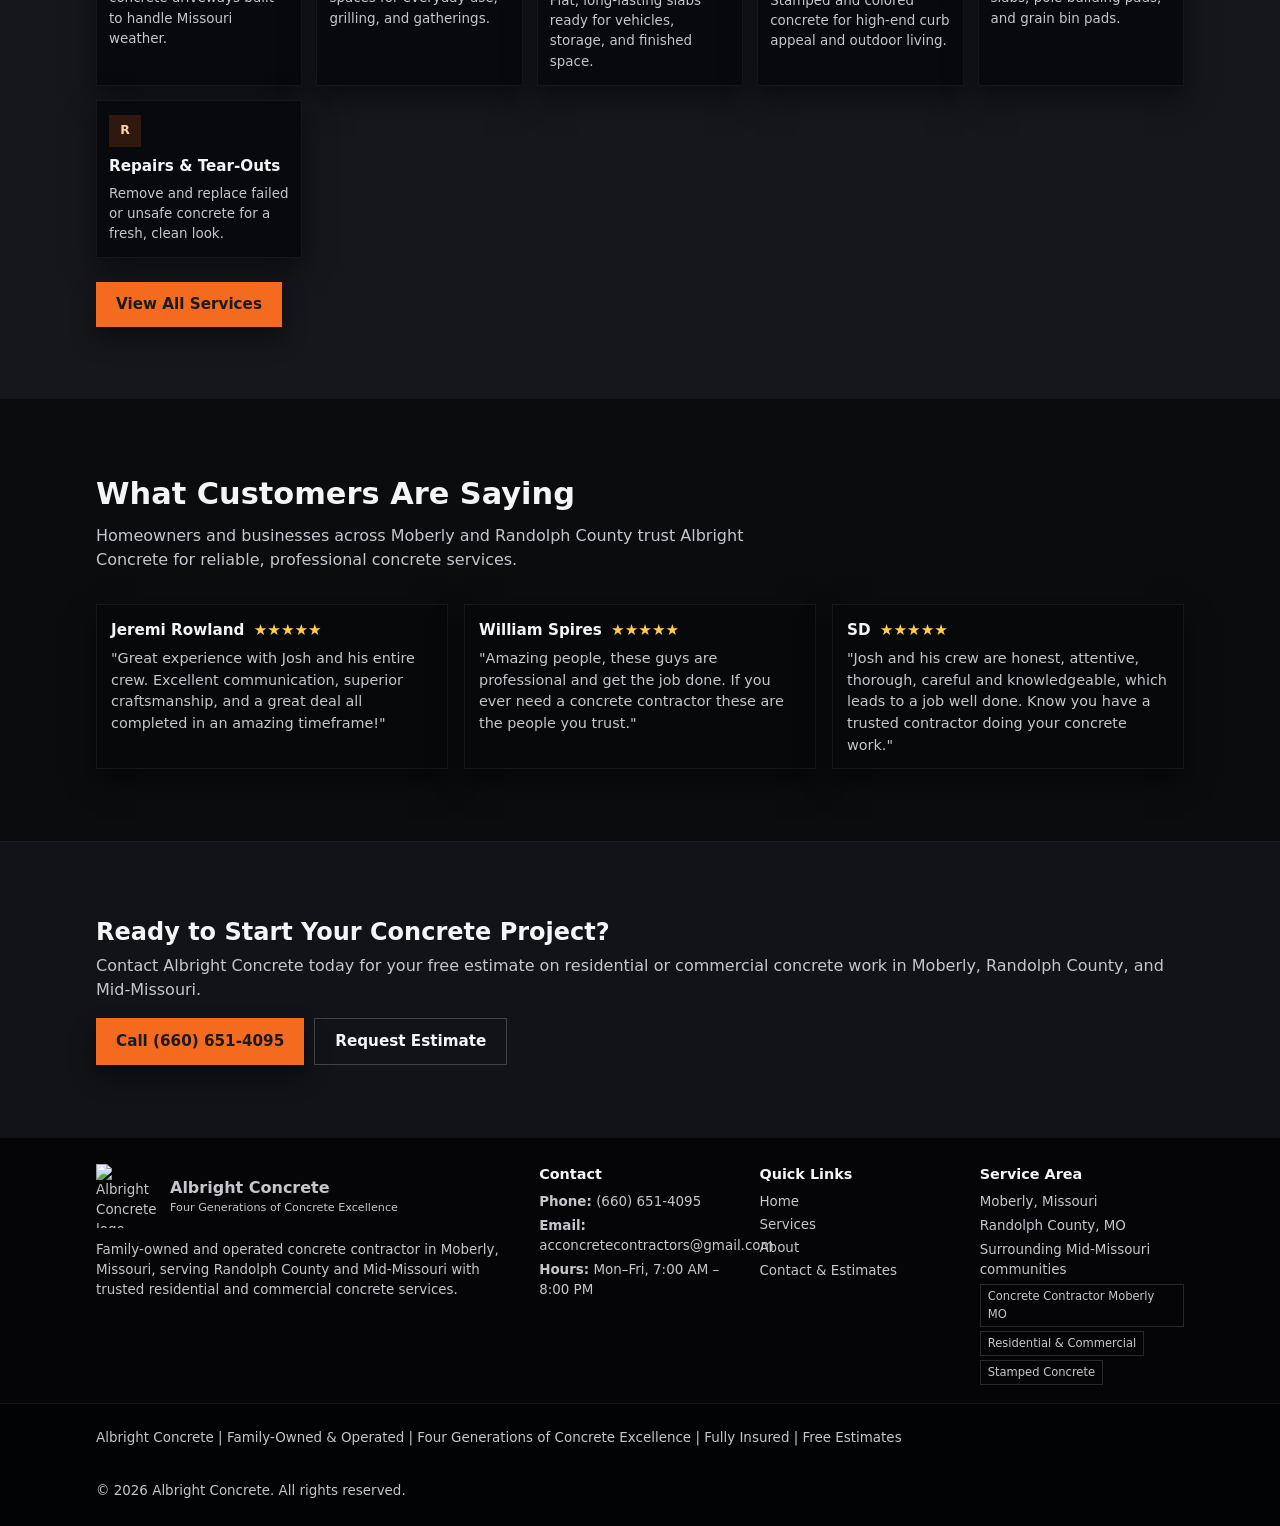
==== commit 33b70adf: "Update index.html" ====
--- a/index.html
+++ b/index.html
@@ -39,7 +39,7 @@
     <!-- HERO / HOME -->
     <section class="hero">
       <div class="hero-media">
-        <img src="/driveway.jpg" alt="Professional concrete driveway construction project in Moberly, Missouri" />
+        <img src="/Albright-Concrete/driveway.jpg" alt="Professional concrete driveway construction project in Moberly, Missouri" />
       </div>
       <div class="hero-overlay"></div>
       <div class="container hero-content">
@@ -226,7 +226,7 @@
       <div class="footer-brand">
         <div class="logo">
           <div class="logo-mark">
-            <img src="/Albright-Concrete-logo.png" alt="Albright Concrete logo">
+            <img src="/Albright-Concrete/Albright-Concrete-logo.png" alt="Albright Concrete logo">
           </div>
           <div class="logo-text">
             <span class="logo-name">Albright Concrete</span>
